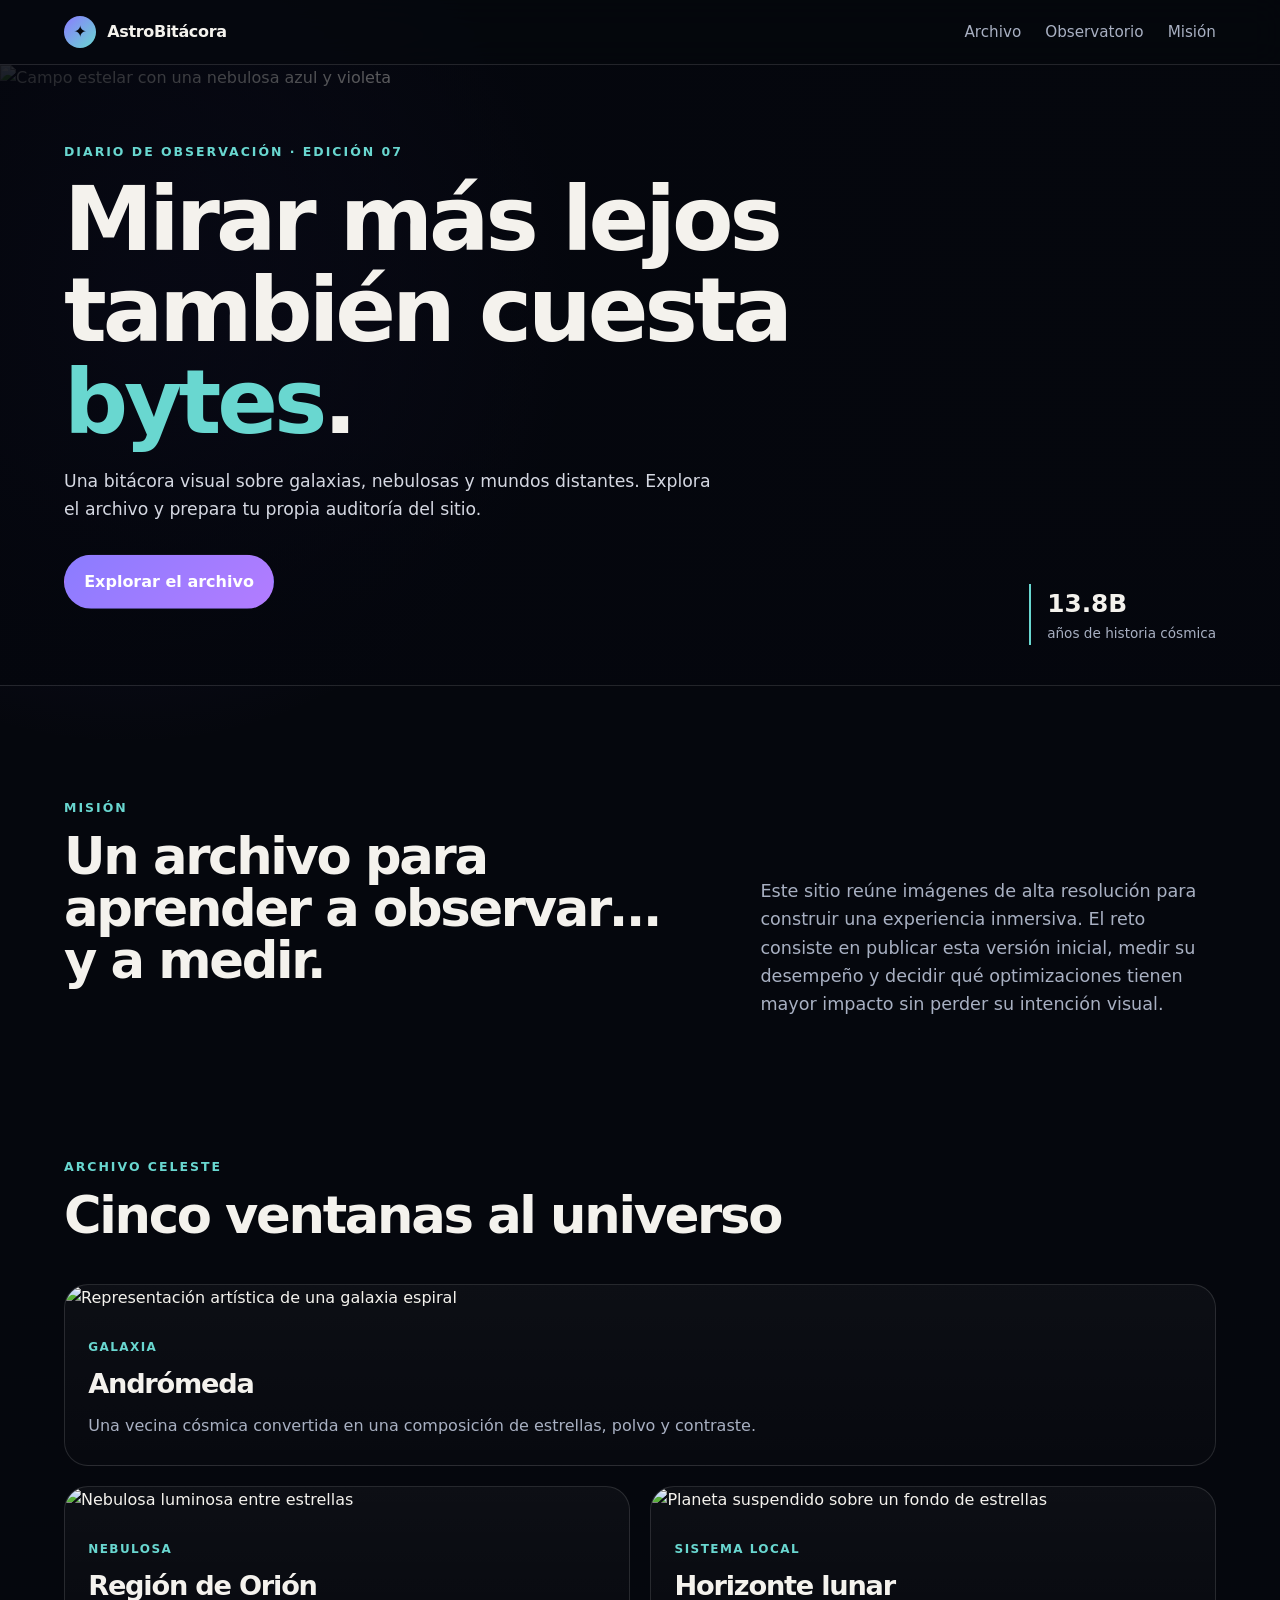
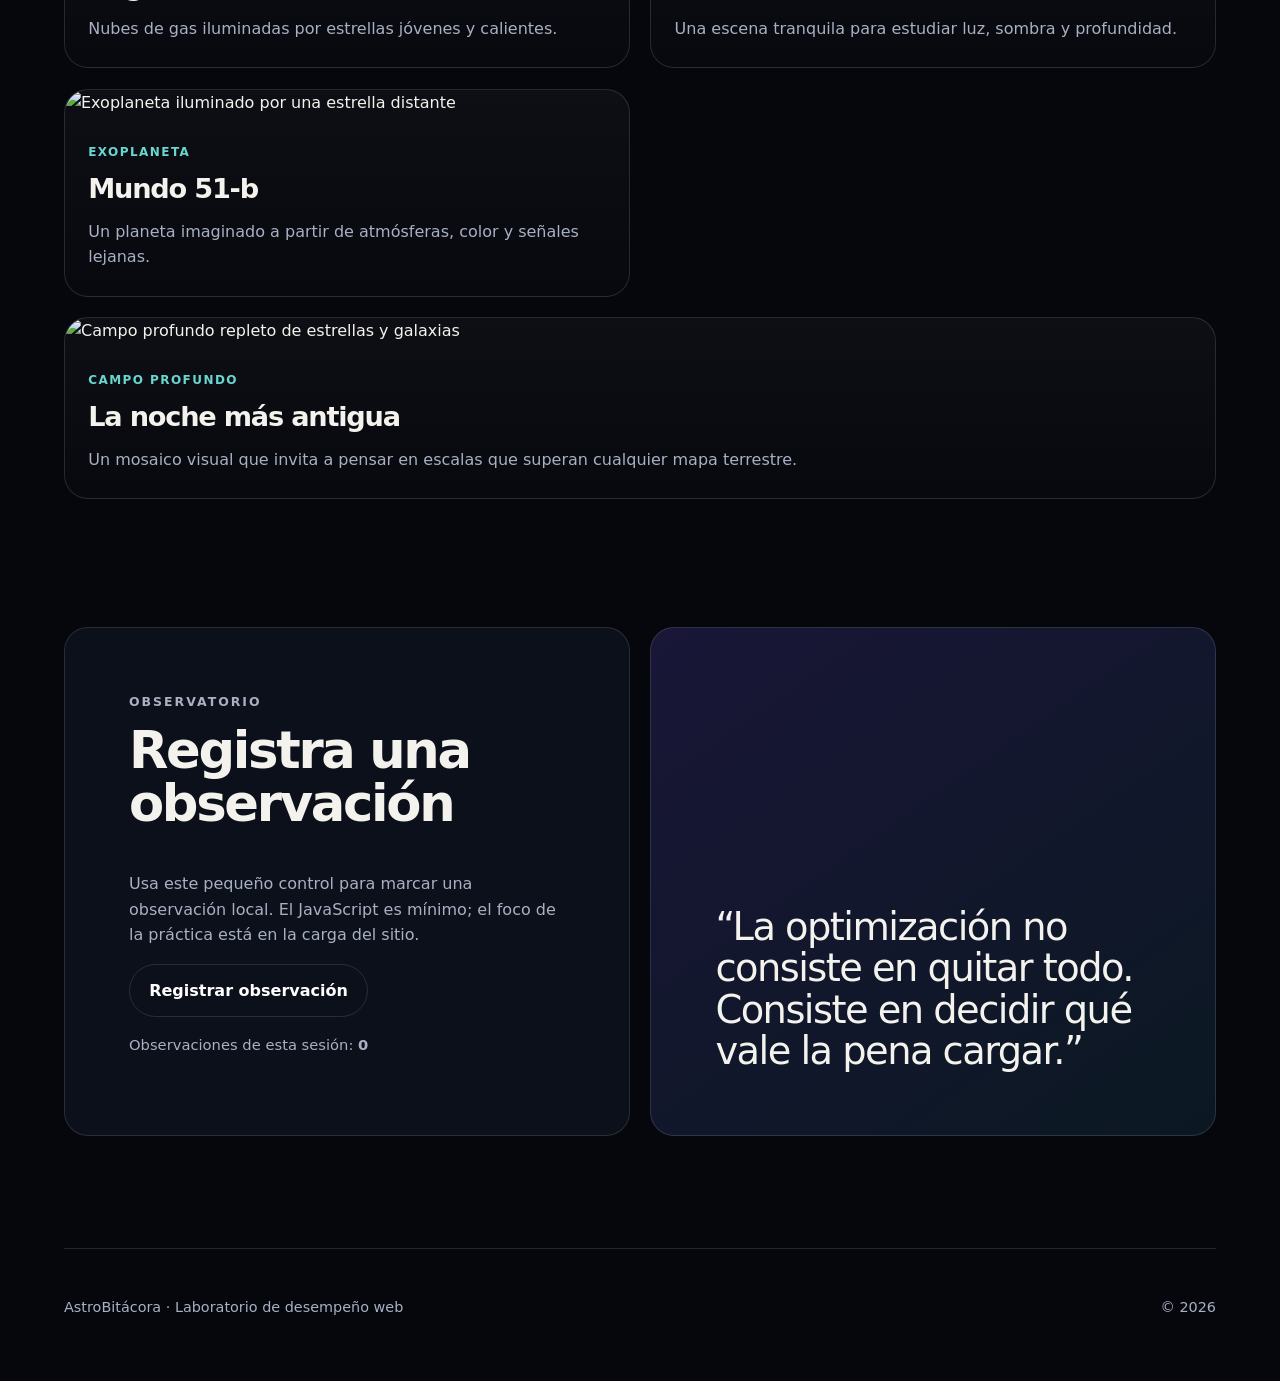
==== practica 5/astro-performance-lab-main/index.html @ 26d0eb23 "Primer commit: subiendo carpeta" ====
<!doctype html>
<html lang="es">
<head>
  <meta charset="utf-8">
  <meta name="viewport" content="width=device-width, initial-scale=1">
  <meta name="description" content="AstroBitácora: una experiencia visual para explorar objetos del cielo profundo.">
  <title>AstroBitácora | Exploración del cielo profundo</title>
  <link rel="stylesheet" href="styles.css">
  <!-- Intencional para la práctica: este script NO usa defer. -->
  <script src="script.js"></script>
</head>
<body>
  <header class="site-header">
    <a class="brand" href="#inicio" aria-label="AstroBitácora, ir al inicio">
      <span class="brand__mark" aria-hidden="true">✦</span>
      <span>AstroBitácora</span>
    </a>

    <button class="menu-button" type="button" aria-expanded="false" aria-controls="main-nav">
      Menú
    </button>

    <nav class="nav" id="main-nav" aria-label="Navegación principal">
      <a href="#archivo">Archivo</a>
      <a href="#observatorio">Observatorio</a>
      <a href="#mision">Misión</a>
    </nav>
  </header>

  <main id="inicio">
    <section class="hero" aria-labelledby="hero-title">
      <!-- Intencional para la práctica: JPEG grande, sin width/height y sin formato moderno. -->
      <img class="hero__image" src="https://res.cloudinary.com/dkeu1rgrm/image/upload/v1789676499/hero-cosmos_11zon_uqgf6b.jpg" alt="Campo estelar con una nebulosa azul y violeta">
      <div class="hero__overlay"></div>
      <div class="hero__content">
        <p class="eyebrow">Diario de observación · Edición 07</p>
        <h1 id="hero-title">Mirar más lejos también cuesta <em>bytes</em>.</h1>
        <p class="hero__lead">Una bitácora visual sobre galaxias, nebulosas y mundos distantes. Explora el archivo y prepara tu propia auditoría del sitio.</p>
        <a class="button" href="#archivo">Explorar el archivo</a>
      </div>
      <div class="hero__metric" aria-label="Dato destacado">
        <strong>13.8B</strong>
        <span>años de historia cósmica</span>
      </div>
    </section>

    <section class="intro" id="mision">
      <div>
        <p class="eyebrow">Misión</p>
        <h2>Un archivo para aprender a observar… y a medir.</h2>
      </div>
      <p>Este sitio reúne imágenes de alta resolución para construir una experiencia inmersiva. El reto consiste en publicar esta versión inicial, medir su desempeño y decidir qué optimizaciones tienen mayor impacto sin perder su intención visual.</p>
    </section>

    <section class="archive" id="archivo" aria-labelledby="archive-title">
      <div class="section-heading">
        <p class="eyebrow">Archivo celeste</p>
        <h2 id="archive-title">Cinco ventanas al universo</h2>
      </div>

      <div class="grid">
        <article class="card card--wide">
          <img src="https://res.cloudinary.com/dkeu1rgrm/image/upload/v1789673889/andromeda_yw826t.jpg" alt="Representación artística de una galaxia espiral">
          <div class="card__body">
            <span class="tag">Galaxia</span>
            <h3>Andrómeda</h3>
            <p>Una vecina cósmica convertida en una composición de estrellas, polvo y contraste.</p>
          </div>
        </article>

        <article class="card">
          <img src="https://res.cloudinary.com/dkeu1rgrm/image/upload/v1789673891/orion_kfemi7.jpg" alt="Nebulosa luminosa entre estrellas">
          <div class="card__body">
            <span class="tag">Nebulosa</span>
            <h3>Región de Orión</h3>
            <p>Nubes de gas iluminadas por estrellas jóvenes y calientes.</p>
          </div>
        </article>

        <article class="card">
          <img src="https://res.cloudinary.com/dkeu1rgrm/image/upload/v1789673886/lunar-horizon_cu8glp.jpg" alt="Planeta suspendido sobre un fondo de estrellas">
          <div class="card__body">
            <span class="tag">Sistema local</span>
            <h3>Horizonte lunar</h3>
            <p>Una escena tranquila para estudiar luz, sombra y profundidad.</p>
          </div>
        </article>

        <article class="card">
          <img src="https://res.cloudinary.com/dkeu1rgrm/image/upload/v1789673893/exoplanet_njwv79.jpg" alt="Exoplaneta iluminado por una estrella distante">
          <div class="card__body">
            <span class="tag">Exoplaneta</span>
            <h3>Mundo 51-b</h3>
            <p>Un planeta imaginado a partir de atmósferas, color y señales lejanas.</p>
          </div>
        </article>

        <article class="card card--wide">
          <img src="https://res.cloudinary.com/dkeu1rgrm/image/upload/v1789673886/deep-field_grr0me.jpg" alt="Campo profundo repleto de estrellas y galaxias">
          <div class="card__body">
            <span class="tag">Campo profundo</span>
            <h3>La noche más antigua</h3>
            <p>Un mosaico visual que invita a pensar en escalas que superan cualquier mapa terrestre.</p>
          </div>
        </article>
      </div>
    </section>

    <section class="observatory" id="observatorio">
      <div class="observatory__content">
        <p class="eyebrow">Observatorio</p>
        <h2>Registra una observación</h2>
        <p>Usa este pequeño control para marcar una observación local. El JavaScript es mínimo; el foco de la práctica está en la carga del sitio.</p>
        <button class="button button--secondary" id="observe-button" type="button">Registrar observación</button>
        <p class="counter" aria-live="polite">Observaciones de esta sesión: <strong id="observation-count">0</strong></p>
      </div>
      <blockquote>
        “La optimización no consiste en quitar todo. Consiste en decidir qué vale la pena cargar.”
      </blockquote>
    </section>
  </main>

  <footer class="site-footer">
    <p>AstroBitácora · Laboratorio de desempeño web</p>
    <p>© <span id="year">2026</span></p>
  </footer>
</body>
</html>
---- practica 5/astro-performance-lab-main/styles.css ----
:root {
  --bg: #05070d;
  --surface: #0c101b;
  --surface-2: #121827;
  --text: #f4f2ed;
  --muted: #a8b0c2;
  --line: rgba(255, 255, 255, 0.12);
  --accent: #8b7cff;
  --accent-2: #69d7d0;
  --max: 1180px;
  --radius: 24px;
}

* { box-sizing: border-box; }

html { scroll-behavior: smooth; }

body {
  margin: 0;
  background:
    radial-gradient(circle at 10% 10%, rgba(94, 74, 203, 0.16), transparent 28rem),
    var(--bg);
  color: var(--text);
  font-family: Inter, ui-sans-serif, system-ui, -apple-system, BlinkMacSystemFont, "Segoe UI", sans-serif;
  line-height: 1.6;
}

img { display: block; max-width: 100%; }
a { color: inherit; }

.site-header {
  position: sticky;
  top: 0;
  z-index: 20;
  display: flex;
  align-items: center;
  justify-content: space-between;
  gap: 1rem;
  padding: 1rem max(5vw, calc((100vw - var(--max)) / 2));
  background: rgba(5, 7, 13, 0.86);
  border-bottom: 1px solid var(--line);
  backdrop-filter: blur(16px);
}

.brand {
  display: inline-flex;
  align-items: center;
  gap: 0.7rem;
  text-decoration: none;
  font-weight: 800;
  letter-spacing: -0.02em;
}

.brand__mark {
  display: grid;
  place-items: center;
  width: 2rem;
  aspect-ratio: 1;
  border-radius: 50%;
  background: linear-gradient(135deg, var(--accent), var(--accent-2));
  color: #05070d;
}

.nav { display: flex; gap: 1.5rem; }
.nav a { color: var(--muted); text-decoration: none; font-size: 0.95rem; }
.nav a:hover { color: var(--text); }
.menu-button { display: none; }

.hero {
  position: relative;
  overflow: hidden;
  border-bottom: 1px solid var(--line);
}

.hero__image {
  width: 100%;
  max-height: 84vh;
  min-height: 620px;
  object-fit: cover;
  object-position: center;
}

.hero__overlay {
  position: absolute;
  inset: 0;
  background:
    linear-gradient(90deg, rgba(4, 6, 13, 0.88) 0%, rgba(4, 6, 13, 0.50) 48%, rgba(4, 6, 13, 0.18) 75%),
    linear-gradient(0deg, rgba(4, 6, 13, 0.72), transparent 40%);
}

.hero__content {
  position: absolute;
  z-index: 2;
  left: max(5vw, calc((100vw - var(--max)) / 2));
  top: 50%;
  width: min(760px, 80vw);
  transform: translateY(-50%);
}

.eyebrow {
  margin: 0 0 0.75rem;
  color: var(--accent-2);
  font-size: 0.78rem;
  font-weight: 800;
  letter-spacing: 0.16em;
  text-transform: uppercase;
}

h1, h2, h3 { margin-top: 0; line-height: 1.02; letter-spacing: -0.045em; }
h1 { margin-bottom: 1.25rem; font-size: clamp(3.2rem, 7vw, 6.9rem); max-width: 980px; }
h1 em { color: var(--accent-2); font-style: normal; }
h2 { font-size: clamp(2.2rem, 4vw, 4.4rem); }
h3 { margin-bottom: 0.7rem; font-size: 1.7rem; }

.hero__lead { max-width: 650px; margin: 0 0 2rem; color: #d5d8e2; font-size: 1.08rem; }

.button {
  display: inline-flex;
  align-items: center;
  justify-content: center;
  min-height: 48px;
  padding: 0.8rem 1.2rem;
  border: 1px solid transparent;
  border-radius: 999px;
  background: linear-gradient(135deg, var(--accent), #b37cff);
  color: white;
  font: inherit;
  font-weight: 800;
  text-decoration: none;
  cursor: pointer;
}

.button:hover { transform: translateY(-2px); }
.button--secondary { background: transparent; border-color: var(--line); }

.hero__metric {
  position: absolute;
  z-index: 2;
  right: max(5vw, calc((100vw - var(--max)) / 2));
  bottom: 2.5rem;
  display: grid;
  padding-left: 1rem;
  border-left: 2px solid var(--accent-2);
}

.hero__metric strong { font-size: 1.55rem; }
.hero__metric span { color: var(--muted); font-size: 0.85rem; }

.intro,
.archive,
.observatory,
.site-footer {
  width: min(var(--max), 90vw);
  margin-inline: auto;
}

.intro {
  display: grid;
  grid-template-columns: 1.15fr 0.85fr;
  gap: 5rem;
  align-items: end;
  padding: 7rem 0;
}

.intro p:last-child { margin: 0 0 0.7rem; color: var(--muted); font-size: 1.1rem; }
.archive { padding: 1rem 0 8rem; }
.section-heading { max-width: 760px; margin-bottom: 2.5rem; }

.grid {
  display: grid;
  grid-template-columns: repeat(2, minmax(0, 1fr));
  gap: 1.3rem;
}

.card {
  overflow: hidden;
  border: 1px solid var(--line);
  border-radius: var(--radius);
  background: linear-gradient(180deg, rgba(255,255,255,0.035), rgba(255,255,255,0.01));
}

.card--wide { grid-column: span 2; }
.card img { width: 100%; height: auto; }
.card--wide img { max-height: 620px; object-fit: cover; }
.card__body { padding: 1.4rem 1.45rem 1.6rem; }
.card__body p { margin-bottom: 0; color: var(--muted); }
.tag { display: inline-block; margin-bottom: 0.8rem; color: var(--accent-2); font-size: 0.75rem; font-weight: 800; text-transform: uppercase; letter-spacing: 0.12em; }

.observatory {
  display: grid;
  grid-template-columns: 1fr 1fr;
  gap: 1.3rem;
  padding-bottom: 7rem;
}

.observatory__content,
blockquote {
  margin: 0;
  padding: clamp(2rem, 5vw, 4.5rem);
  border: 1px solid var(--line);
  border-radius: var(--radius);
  background: var(--surface);
}

.observatory__content p { color: var(--muted); }
.counter { margin-top: 1rem; font-size: 0.92rem; }
blockquote { display: grid; place-items: end start; min-height: 380px; background: linear-gradient(145deg, #191637, #0b1822); font-size: clamp(1.8rem, 3vw, 3.4rem); line-height: 1.08; letter-spacing: -0.04em; }

.site-footer {
  display: flex;
  justify-content: space-between;
  gap: 2rem;
  padding: 2rem 0 3rem;
  border-top: 1px solid var(--line);
  color: var(--muted);
  font-size: 0.9rem;
}

@media (max-width: 760px) {
  .menu-button {
    display: inline-flex;
    padding: 0.55rem 0.8rem;
    border: 1px solid var(--line);
    border-radius: 999px;
    background: transparent;
    color: var(--text);
  }
  .nav {
    position: absolute;
    top: calc(100% + 1px);
    left: 0;
    right: 0;
    display: none;
    flex-direction: column;
    padding: 1rem 5vw 1.4rem;
    background: #080b13;
    border-bottom: 1px solid var(--line);
  }
  .nav.is-open { display: flex; }
  .hero__image { min-height: 720px; }
  .hero__content { width: 90vw; }
  .hero__metric { display: none; }
  .intro, .observatory { grid-template-columns: 1fr; gap: 2rem; }
  .intro { padding: 5rem 0; }
  .grid { grid-template-columns: 1fr; }
  .card--wide { grid-column: auto; }
  .site-footer { flex-direction: column; gap: 0; }
}
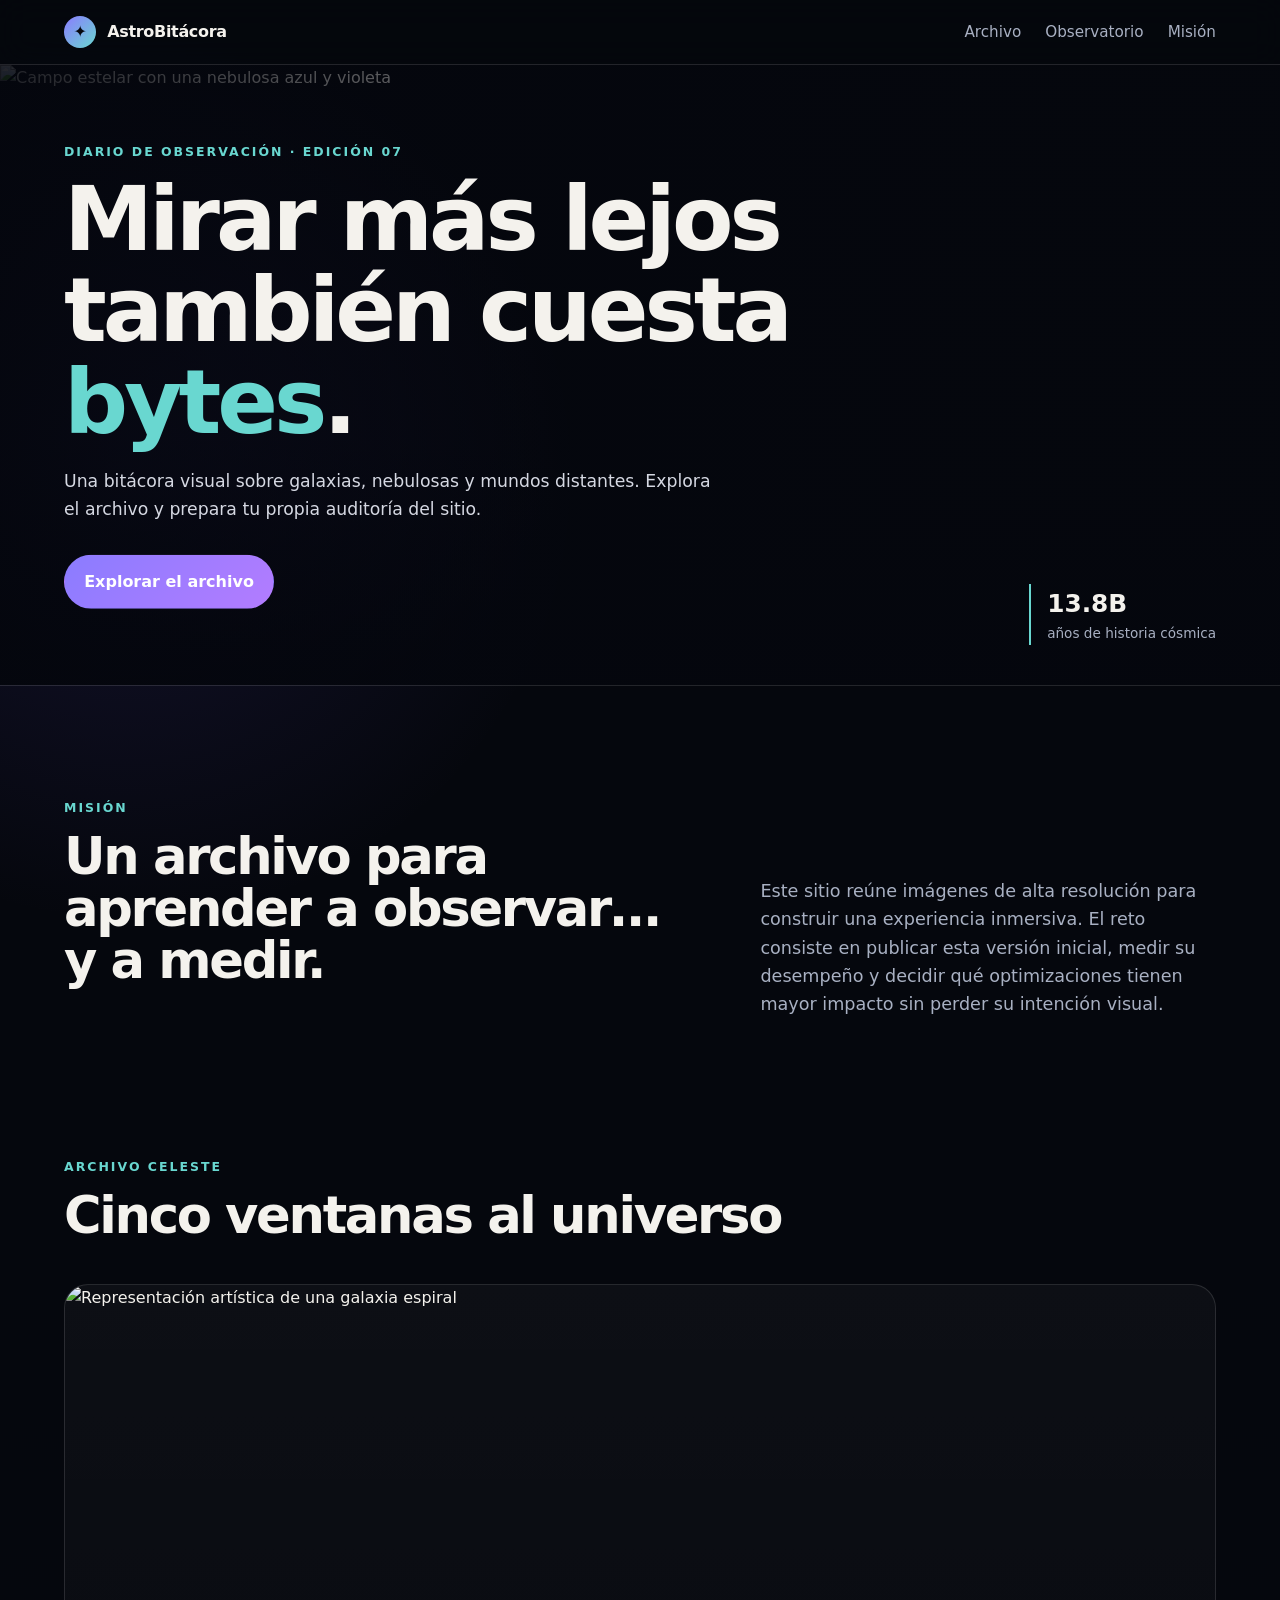
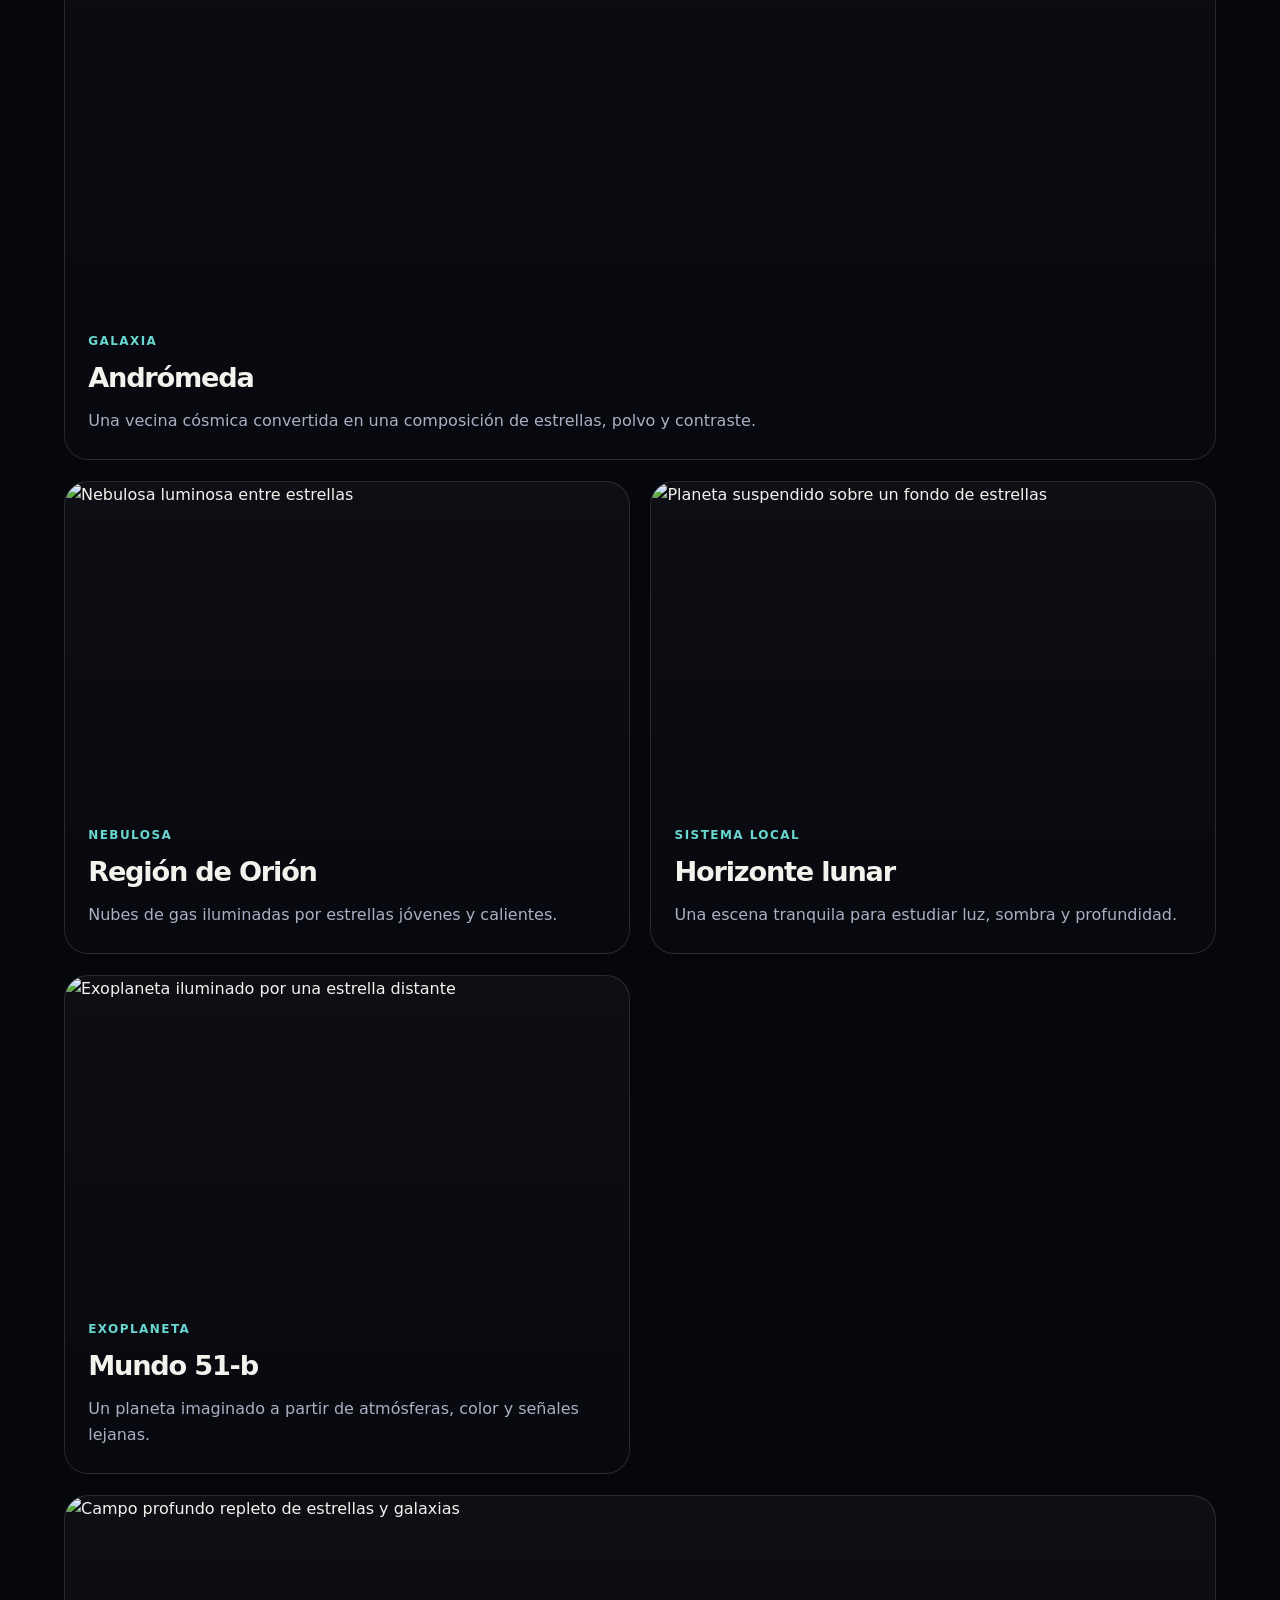
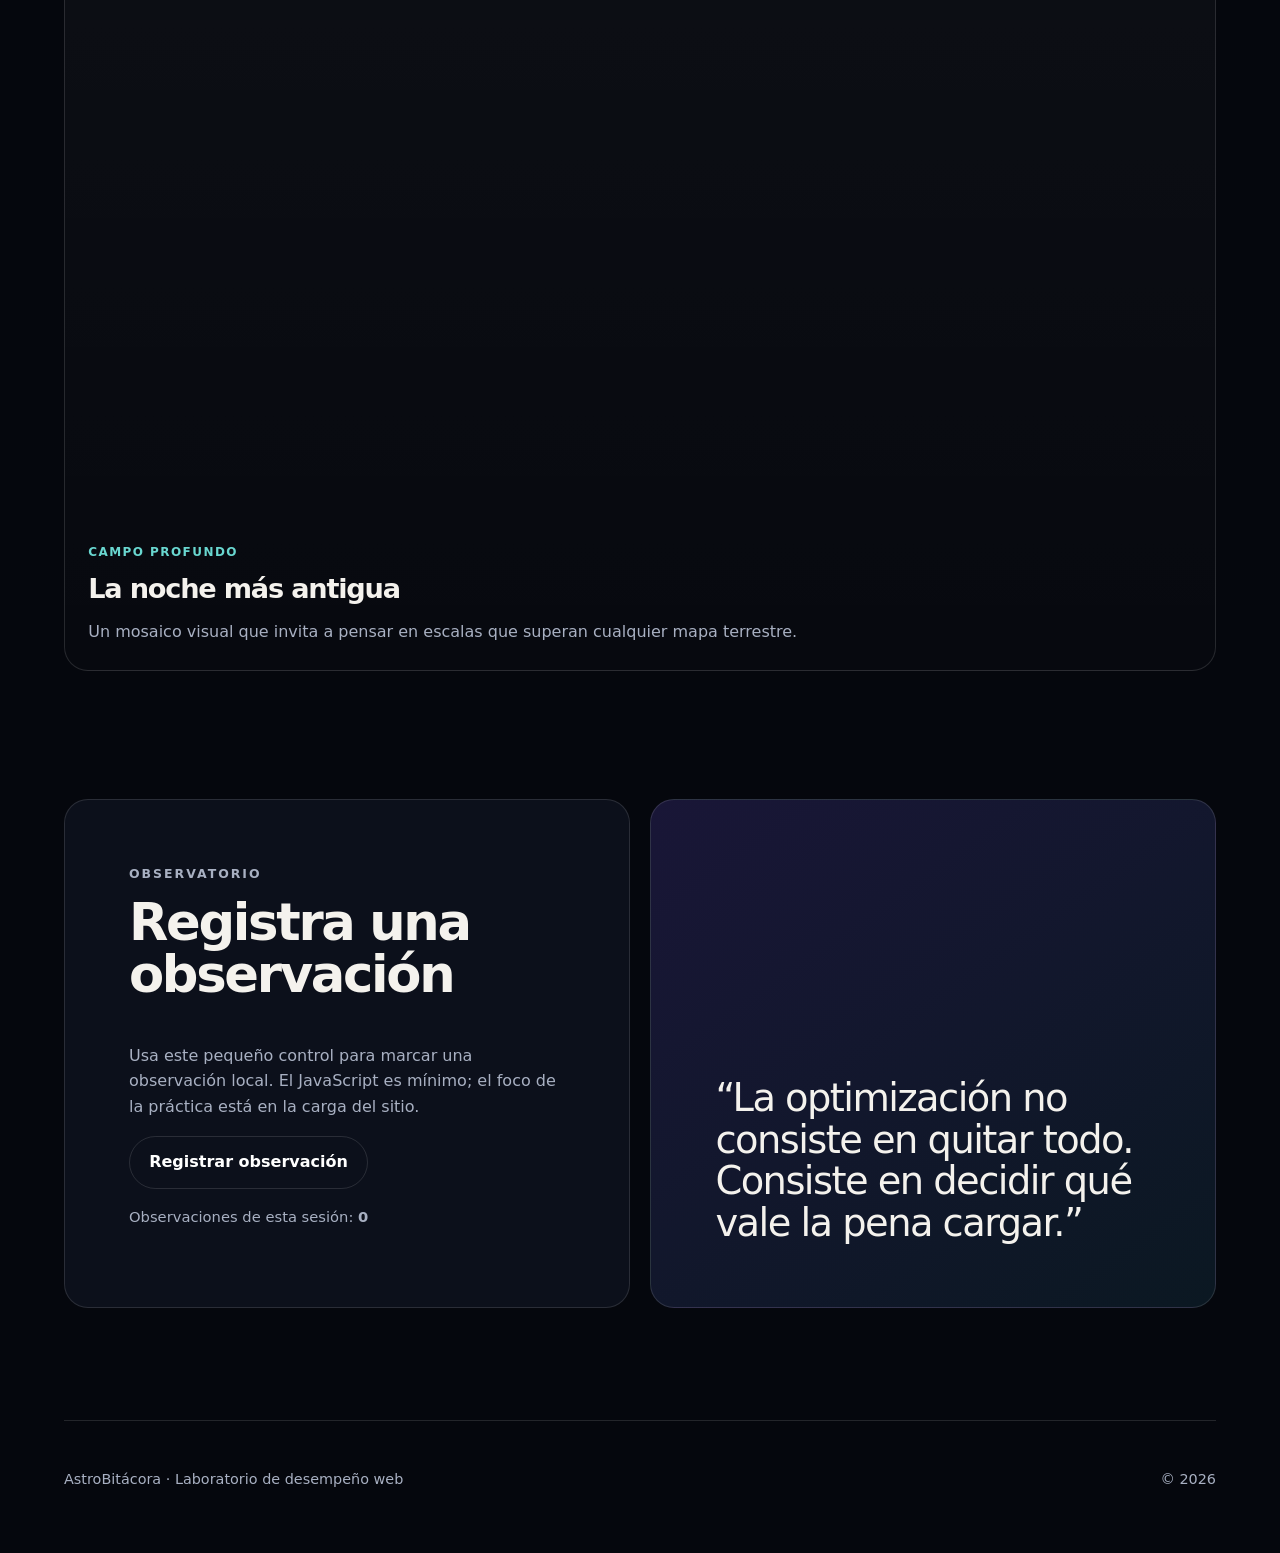
==== commit 2e99ca5c: "perf: lazy y las dimensiones en las imagenes" ====
--- a/practica 5/astro-performance-lab-main/index.html
+++ b/practica 5/astro-performance-lab-main/index.html
@@ -7,7 +7,7 @@
   <title>AstroBitácora | Exploración del cielo profundo</title>
   <link rel="stylesheet" href="styles.css">
   <!-- Intencional para la práctica: este script NO usa defer. -->
-  <script src="script.js"></script>
+  <script src="script.js" defer></script>
 </head>
 <body>
   <header class="site-header">
@@ -30,7 +30,7 @@
   <main id="inicio">
     <section class="hero" aria-labelledby="hero-title">
       <!-- Intencional para la práctica: JPEG grande, sin width/height y sin formato moderno. -->
-      <img class="hero__image" src="https://res.cloudinary.com/dkeu1rgrm/image/upload/v1789676499/hero-cosmos_11zon_uqgf6b.jpg" alt="Campo estelar con una nebulosa azul y violeta">
+      <img class="hero__image" src="https://res.cloudinary.com/dkeu1rgrm/image/upload/v1789676499/hero-cosmos_11zon_uqgf6b.jpg" alt="Campo estelar con una nebulosa azul y violeta" width="1200" height="600">
       <div class="hero__overlay"></div>
       <div class="hero__content">
         <p class="eyebrow">Diario de observación · Edición 07</p>
@@ -60,7 +60,7 @@
 
       <div class="grid">
         <article class="card card--wide">
-          <img src="https://res.cloudinary.com/dkeu1rgrm/image/upload/v1789673889/andromeda_yw826t.jpg" alt="Representación artística de una galaxia espiral">
+          <img src="https://res.cloudinary.com/dkeu1rgrm/image/upload/v1789673889/andromeda_yw826t.jpg" alt="Representación artística de una galaxia espiral" loading="lazy" width="800" height="450">
           <div class="card__body">
             <span class="tag">Galaxia</span>
             <h3>Andrómeda</h3>
@@ -69,7 +69,7 @@
         </article>
 
         <article class="card">
-          <img src="https://res.cloudinary.com/dkeu1rgrm/image/upload/v1789673891/orion_kfemi7.jpg" alt="Nebulosa luminosa entre estrellas">
+          <img src="https://res.cloudinary.com/dkeu1rgrm/image/upload/v1789673891/orion_kfemi7.jpg" alt="Nebulosa luminosa entre estrellas" loading="lazy" width="800" height="450">
           <div class="card__body">
             <span class="tag">Nebulosa</span>
             <h3>Región de Orión</h3>
@@ -78,7 +78,7 @@
         </article>
 
         <article class="card">
-          <img src="https://res.cloudinary.com/dkeu1rgrm/image/upload/v1789673886/lunar-horizon_cu8glp.jpg" alt="Planeta suspendido sobre un fondo de estrellas">
+          <img src="https://res.cloudinary.com/dkeu1rgrm/image/upload/v1789673886/lunar-horizon_cu8glp.jpg" alt="Planeta suspendido sobre un fondo de estrellas" loading="lazy" width="800" height="450">
           <div class="card__body">
             <span class="tag">Sistema local</span>
             <h3>Horizonte lunar</h3>
@@ -87,7 +87,7 @@
         </article>
 
         <article class="card">
-          <img src="https://res.cloudinary.com/dkeu1rgrm/image/upload/v1789673893/exoplanet_njwv79.jpg" alt="Exoplaneta iluminado por una estrella distante">
+          <img src="https://res.cloudinary.com/dkeu1rgrm/image/upload/v1789673893/exoplanet_njwv79.jpg" alt="Exoplaneta iluminado por una estrella distante" loading="lazy" width="800" height="450">
           <div class="card__body">
             <span class="tag">Exoplaneta</span>
             <h3>Mundo 51-b</h3>
@@ -96,7 +96,7 @@
         </article>
 
         <article class="card card--wide">
-          <img src="https://res.cloudinary.com/dkeu1rgrm/image/upload/v1789673886/deep-field_grr0me.jpg" alt="Campo profundo repleto de estrellas y galaxias">
+          <img src="https://res.cloudinary.com/dkeu1rgrm/image/upload/v1789673886/deep-field_grr0me.jpg" alt="Campo profundo repleto de estrellas y galaxias" loading="lazy" width="800" height="450">
           <div class="card__body">
             <span class="tag">Campo profundo</span>
             <h3>La noche más antigua</h3>
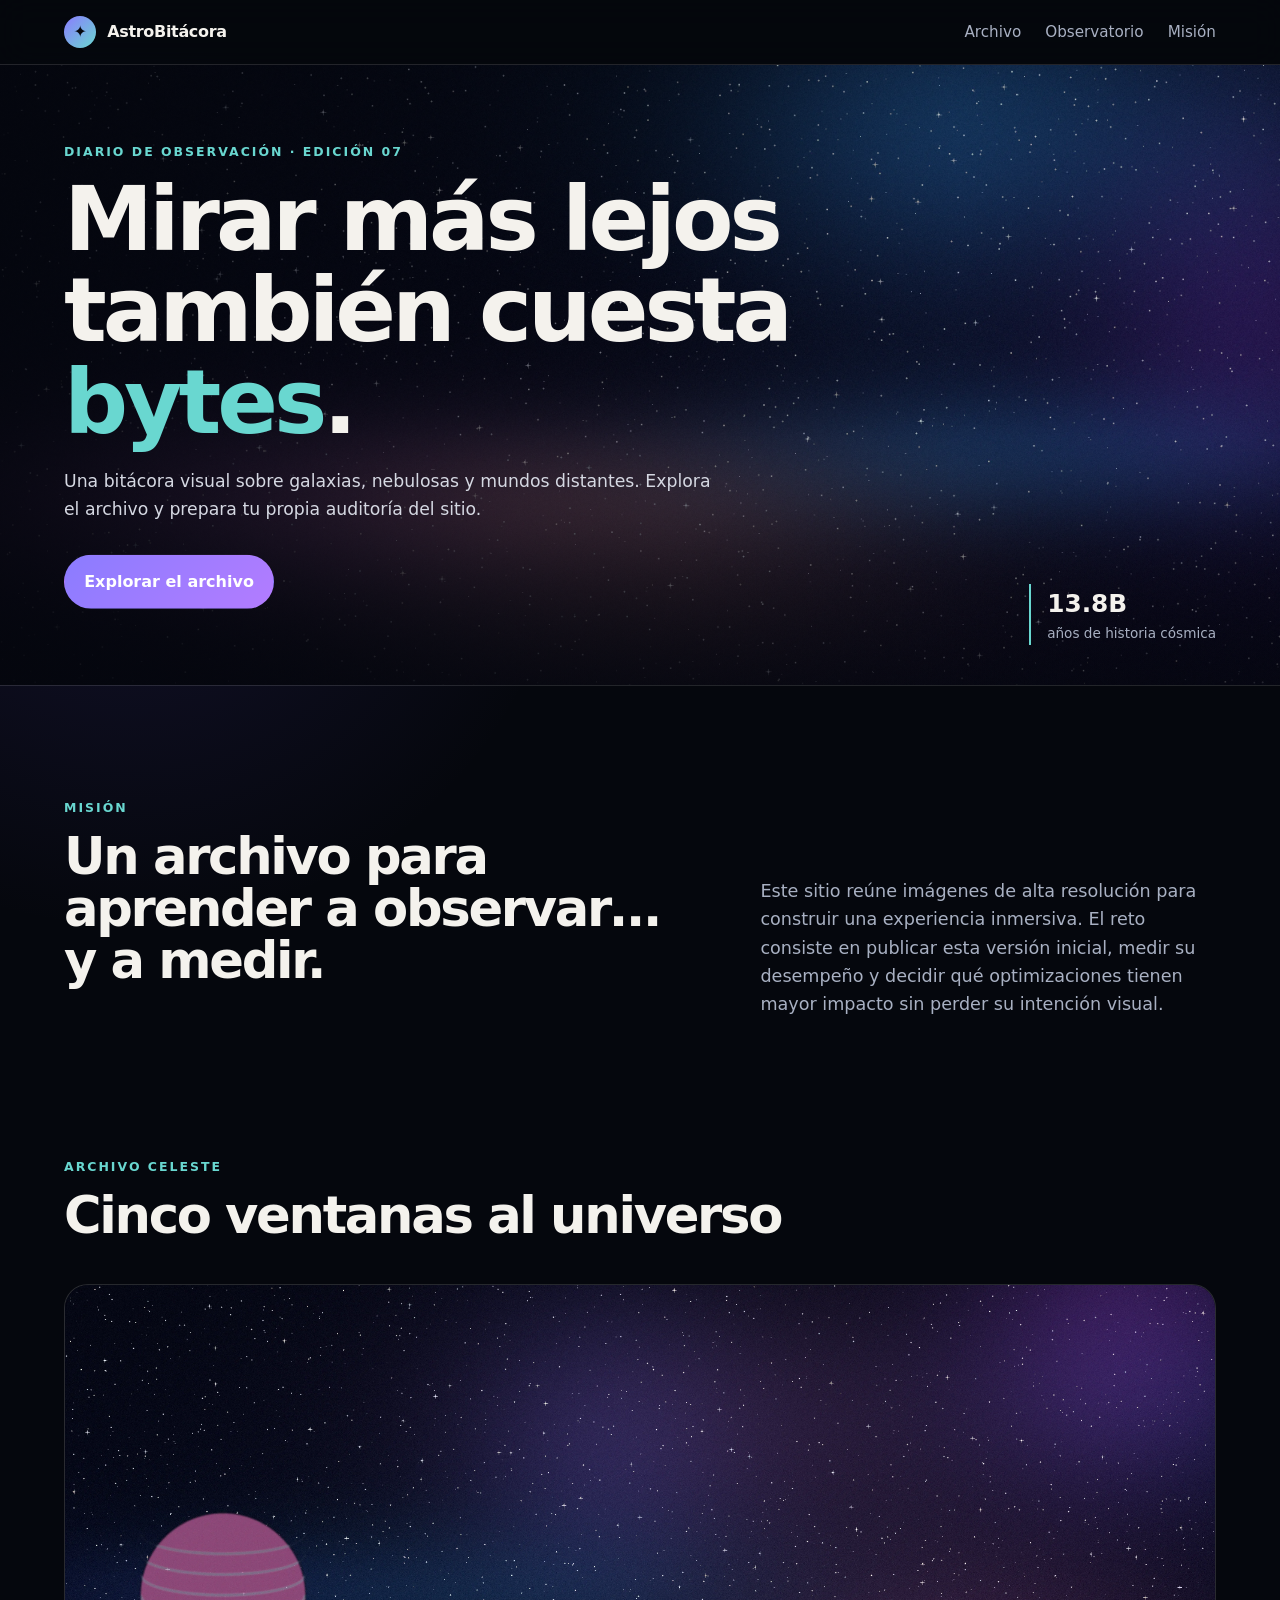
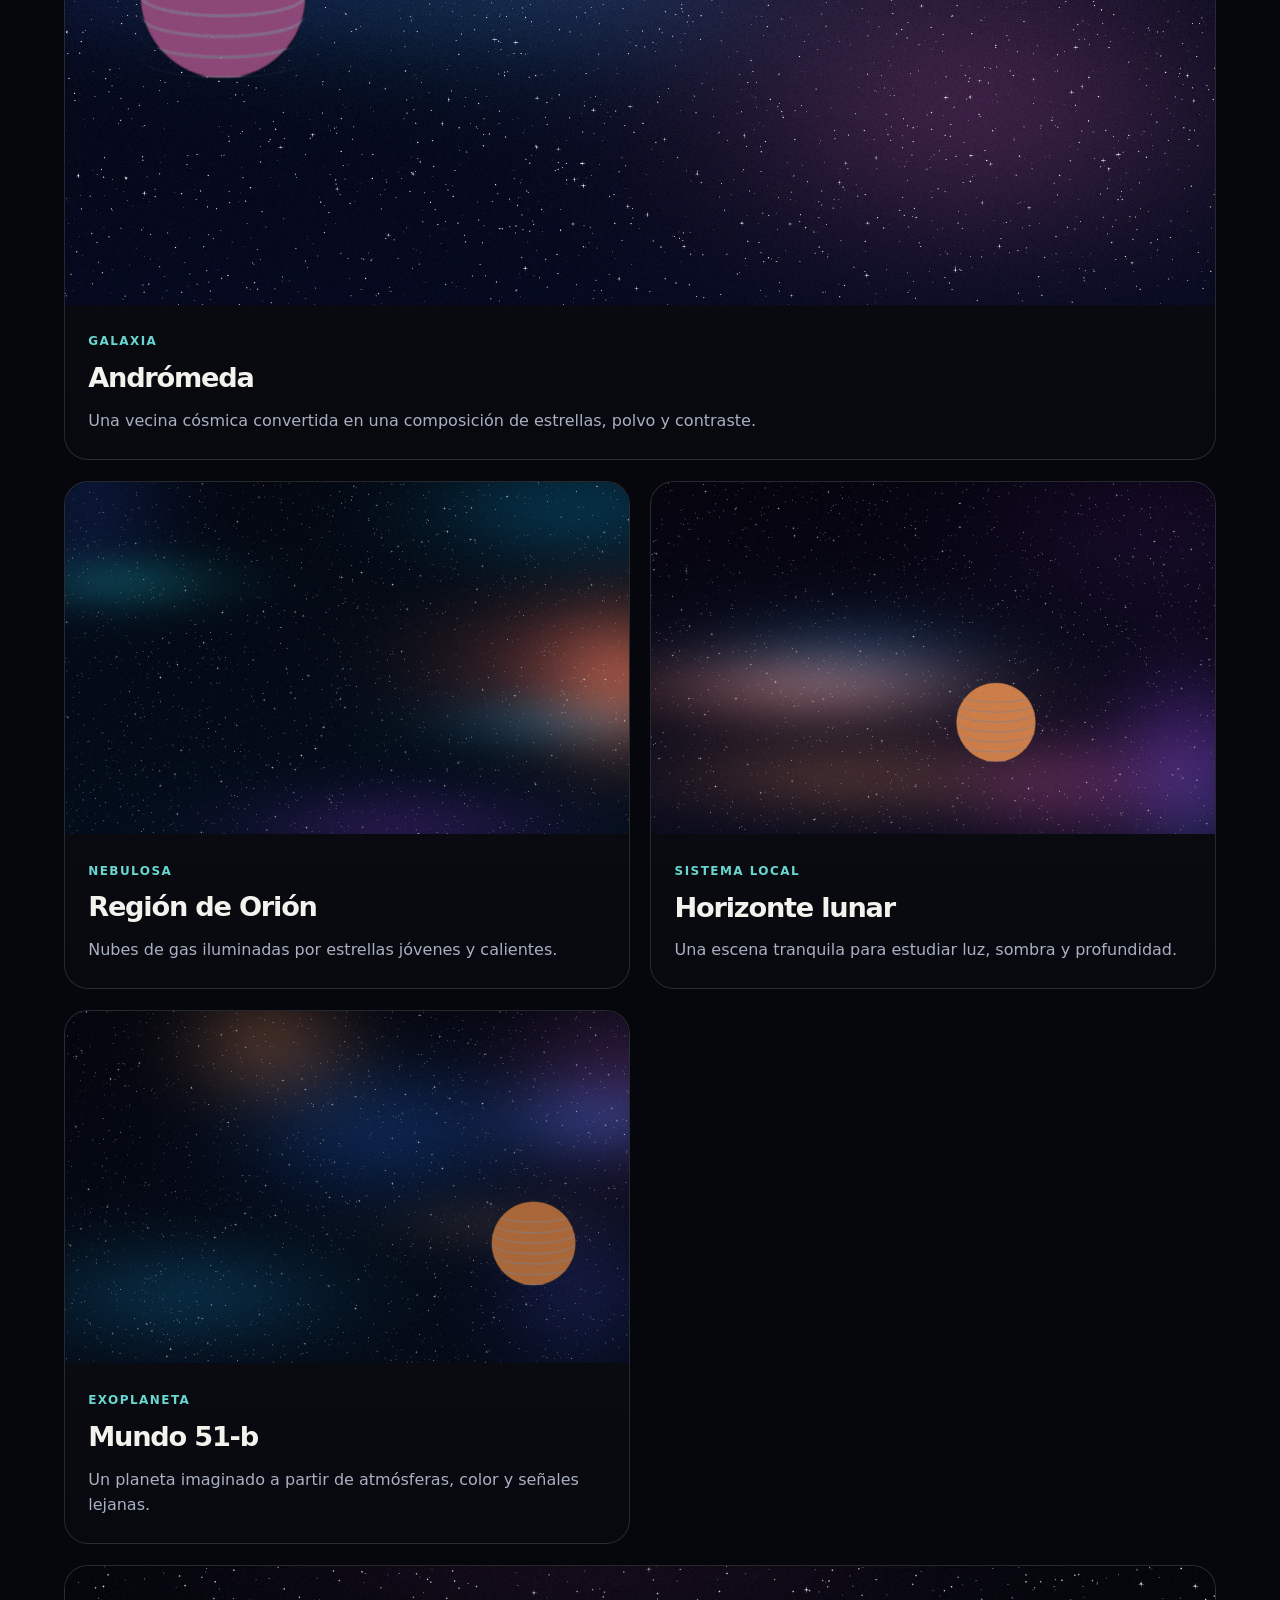
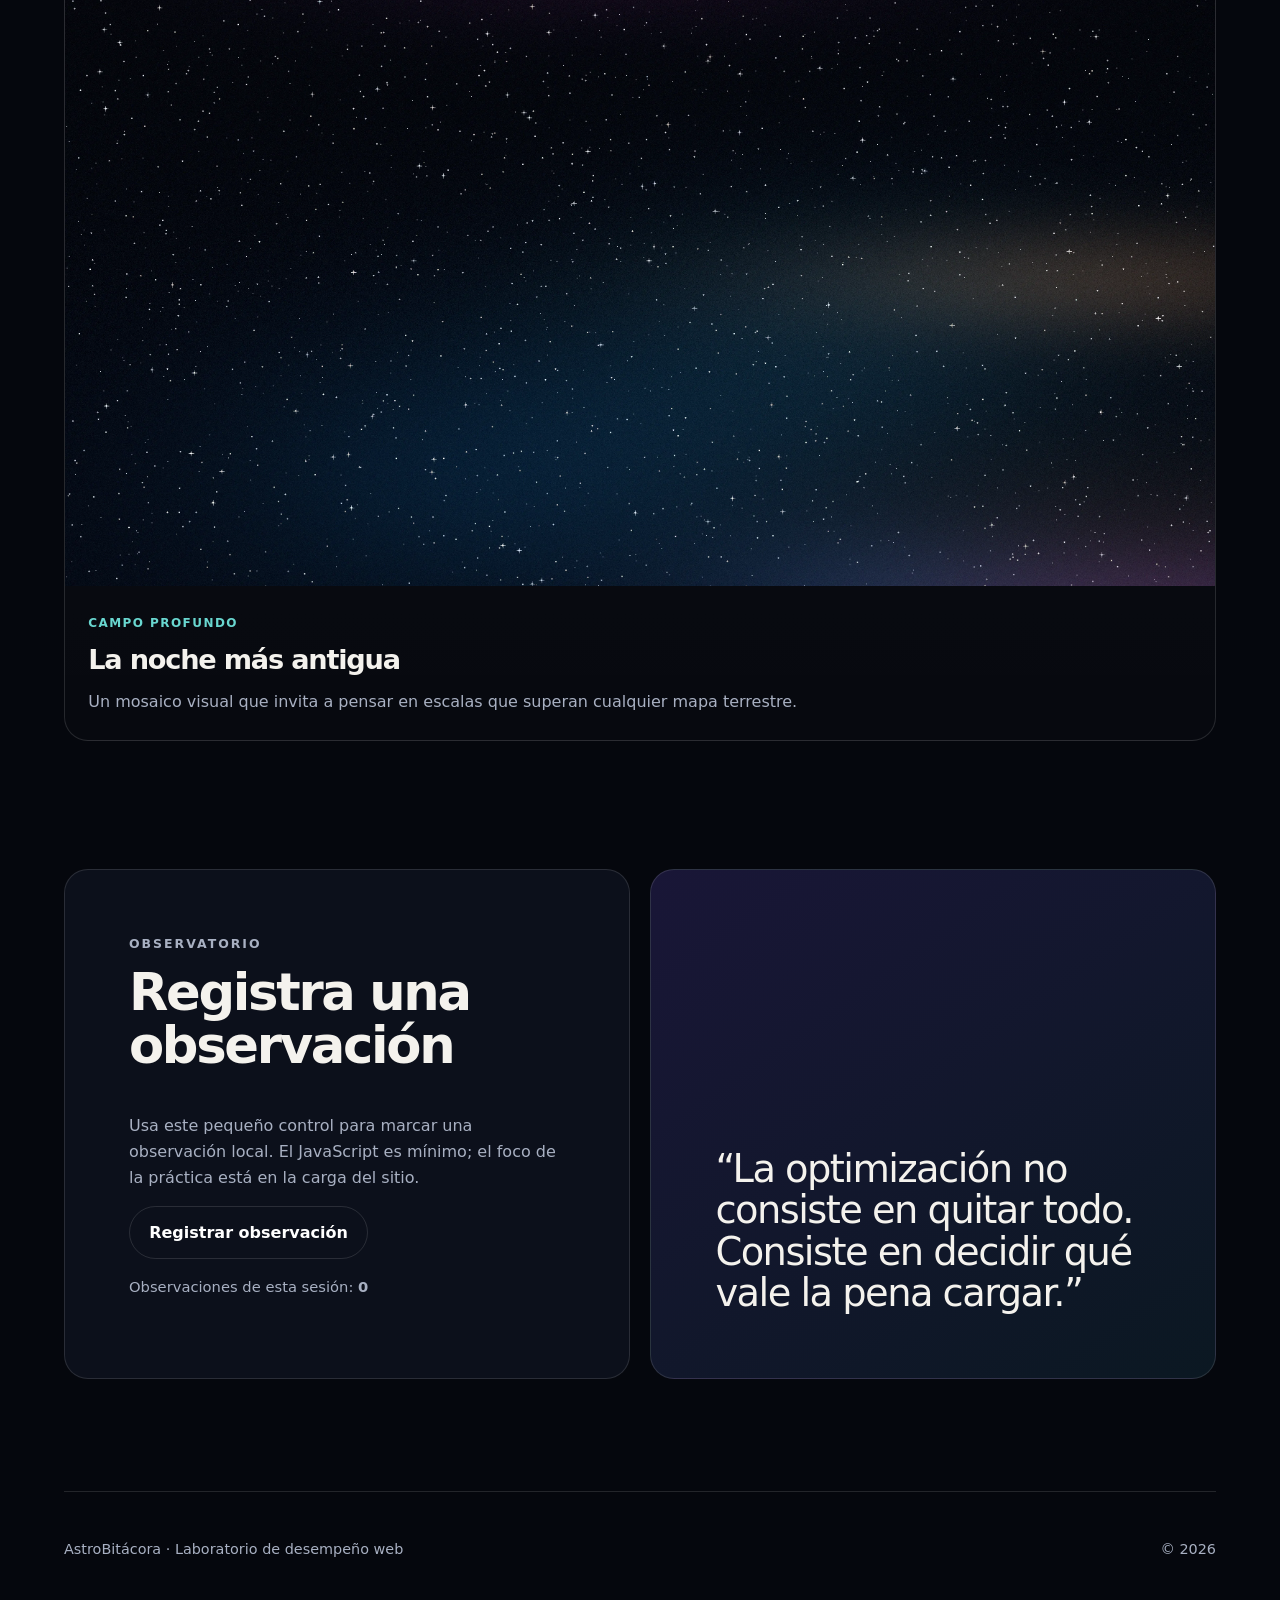
==== commit abb1ed0e: "derf: en vez img jpeg es webp" ====
--- a/practica 5/astro-performance-lab-main/index.html
+++ b/practica 5/astro-performance-lab-main/index.html
@@ -30,7 +30,7 @@
   <main id="inicio">
     <section class="hero" aria-labelledby="hero-title">
       <!-- Intencional para la práctica: JPEG grande, sin width/height y sin formato moderno. -->
-      <img class="hero__image" src="https://res.cloudinary.com/dkeu1rgrm/image/upload/v1789676499/hero-cosmos_11zon_uqgf6b.jpg" alt="Campo estelar con una nebulosa azul y violeta" width="1200" height="600">
+      <img class="hero__image" src="./img/andromeda.webp" alt="Campo estelar con una nebulosa azul y violeta" width="1200" height="600">
       <div class="hero__overlay"></div>
       <div class="hero__content">
         <p class="eyebrow">Diario de observación · Edición 07</p>
@@ -60,7 +60,7 @@
 
       <div class="grid">
         <article class="card card--wide">
-          <img src="https://res.cloudinary.com/dkeu1rgrm/image/upload/v1789673889/andromeda_yw826t.jpg" alt="Representación artística de una galaxia espiral" loading="lazy" width="800" height="450">
+          <img src="./img/hero-cosmos.webp" alt="Representación artística de una galaxia espiral" loading="lazy" width="800" height="450">
           <div class="card__body">
             <span class="tag">Galaxia</span>
             <h3>Andrómeda</h3>
@@ -69,7 +69,7 @@
         </article>
 
         <article class="card">
-          <img src="https://res.cloudinary.com/dkeu1rgrm/image/upload/v1789673891/orion_kfemi7.jpg" alt="Nebulosa luminosa entre estrellas" loading="lazy" width="800" height="450">
+          <img src="./img/orion.webp" alt="Nebulosa luminosa entre estrellas" loading="lazy" width="800" height="450">
           <div class="card__body">
             <span class="tag">Nebulosa</span>
             <h3>Región de Orión</h3>
@@ -78,7 +78,7 @@
         </article>
 
         <article class="card">
-          <img src="https://res.cloudinary.com/dkeu1rgrm/image/upload/v1789673886/lunar-horizon_cu8glp.jpg" alt="Planeta suspendido sobre un fondo de estrellas" loading="lazy" width="800" height="450">
+          <img src="./img/lunar-horizon.webp" alt="Planeta suspendido sobre un fondo de estrellas" loading="lazy" width="800" height="450">
           <div class="card__body">
             <span class="tag">Sistema local</span>
             <h3>Horizonte lunar</h3>
@@ -87,7 +87,7 @@
         </article>
 
         <article class="card">
-          <img src="https://res.cloudinary.com/dkeu1rgrm/image/upload/v1789673893/exoplanet_njwv79.jpg" alt="Exoplaneta iluminado por una estrella distante" loading="lazy" width="800" height="450">
+          <img src="./img/exoplanet.webp" alt="Exoplaneta iluminado por una estrella distante" loading="lazy" width="800" height="450">
           <div class="card__body">
             <span class="tag">Exoplaneta</span>
             <h3>Mundo 51-b</h3>
@@ -96,7 +96,7 @@
         </article>
 
         <article class="card card--wide">
-          <img src="https://res.cloudinary.com/dkeu1rgrm/image/upload/v1789673886/deep-field_grr0me.jpg" alt="Campo profundo repleto de estrellas y galaxias" loading="lazy" width="800" height="450">
+          <img src="./img/deep-field.webp" alt="Campo profundo repleto de estrellas y galaxias" loading="lazy" width="800" height="450">
           <div class="card__body">
             <span class="tag">Campo profundo</span>
             <h3>La noche más antigua</h3>
